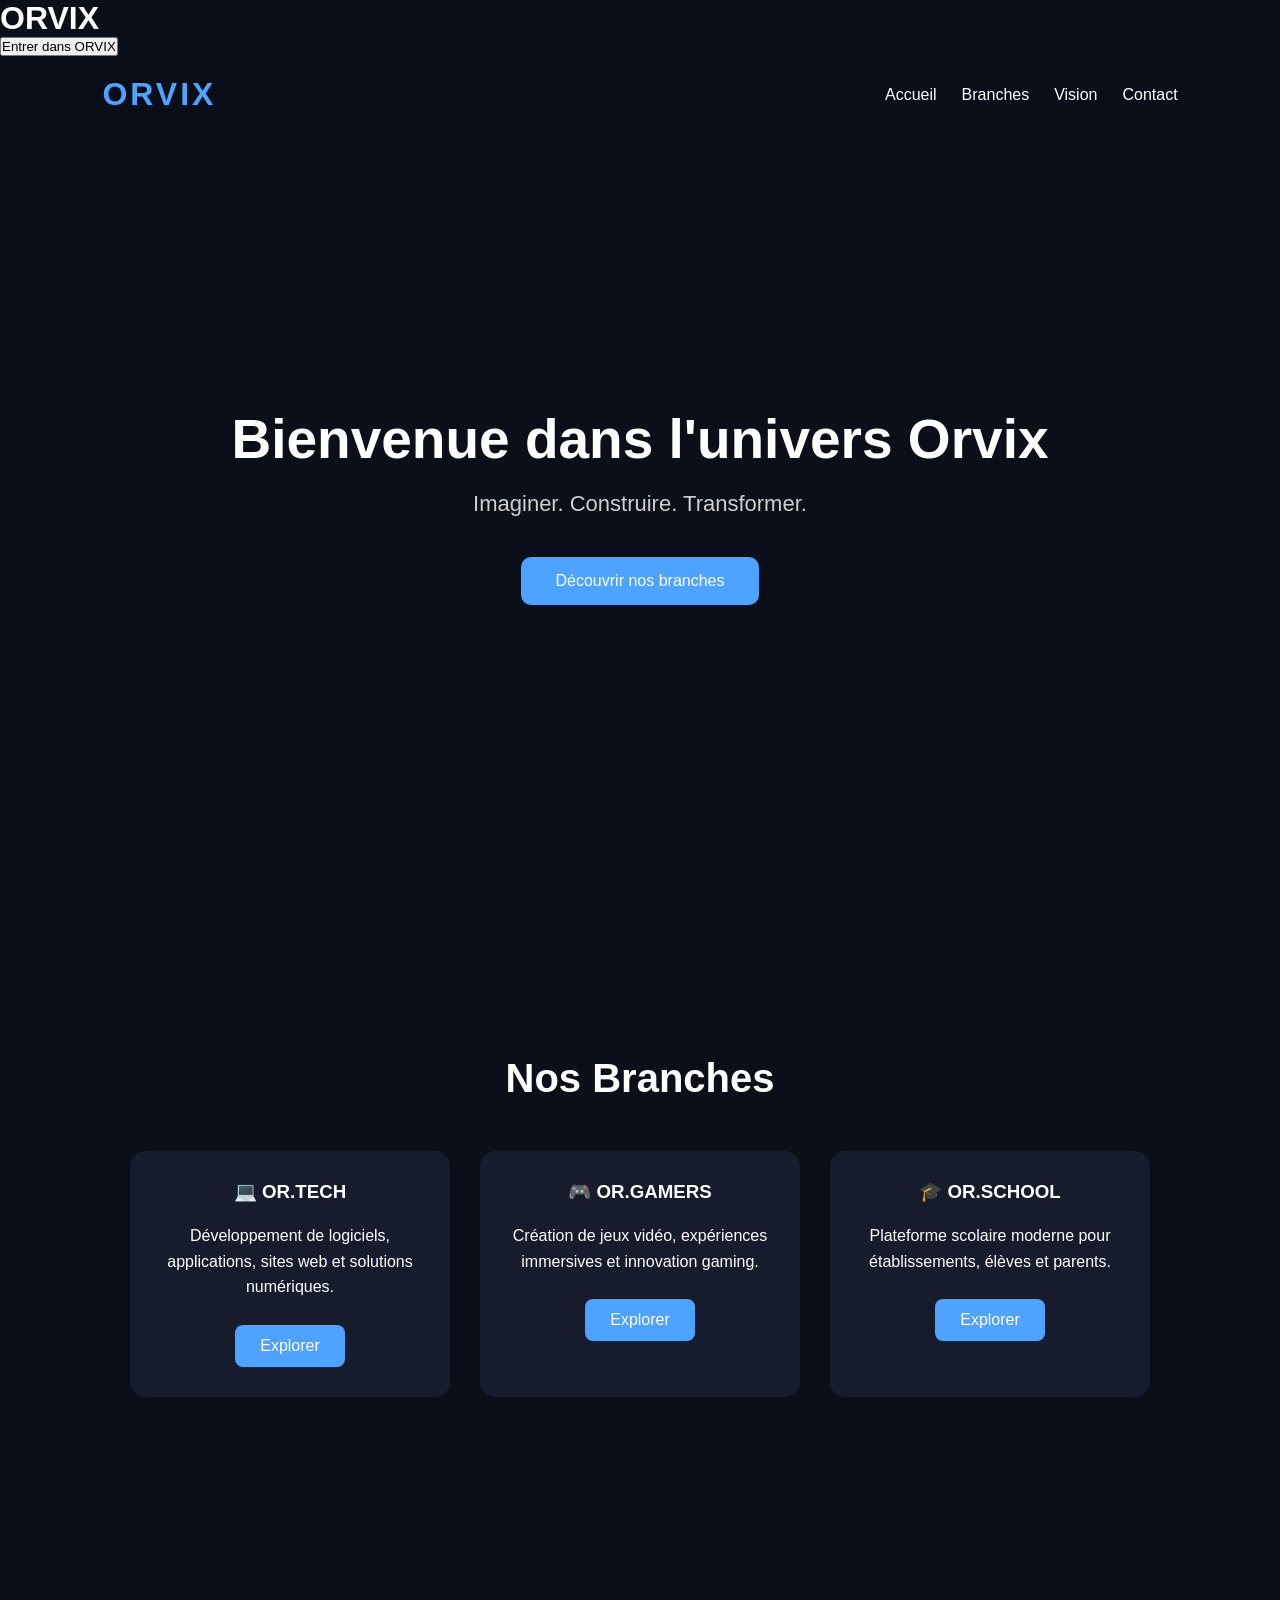
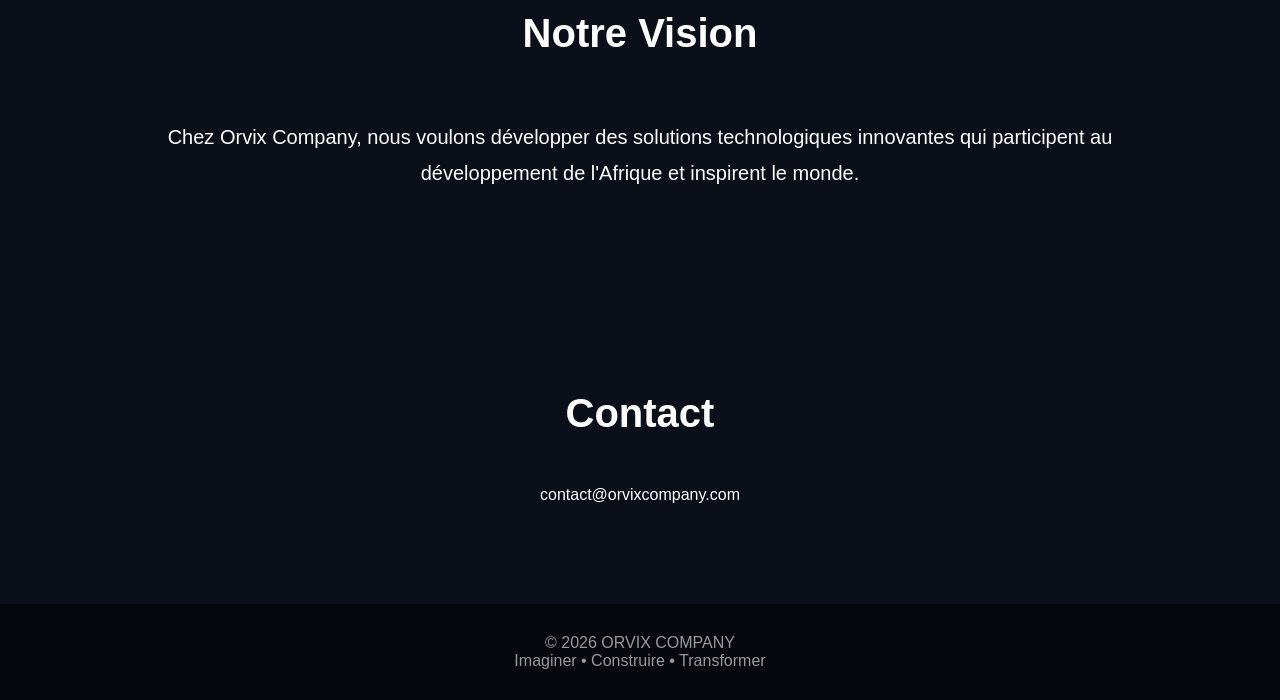
==== index.html @ 48804afc "Rename Index.html to index.html Signed-off-by: cdjeoue-stack <cdjeoue@gmail.com>" ====
<!DOCTYPE html>
<html lang="fr">

<head>
    <meta charset="UTF-8">
    <meta name="viewport" content="width=device-width, initial-scale=1.0">
    <title>ORVIX COMPANY</title>

    <link rel="stylesheet" href="style.css">
</head>

<body>
<!-- Écran d'accueil -->

<div id="intro">

    <h1 id="logo">ORVIX</h1>

    <p id="typing"></p>

    <button id="enter">
        Entrer dans ORVIX
    </button>

</div>
    <!-- Navigation -->
    <header>
        <div class="logo">
            <h1>ORVIX</h1>
        </div>

        <nav>
            <ul>
                <li><a href="#">Accueil</a></li>
                <li><a href="#branches">Branches</a></li>
                <li><a href="#vision">Vision</a></li>
                <li><a href="#contact">Contact</a></li>
            </ul>
        </nav>
    </header>

    <!-- Accueil -->
    <section class="hero">

        <h2>Bienvenue dans l'univers Orvix</h2>

        <p>
            Imaginer. Construire. Transformer.
        </p>

        <a href="#branches" class="btn">
            Découvrir nos branches
        </a>

    </section>

    <!-- Branches -->
    <section id="branches">

        <h2>Nos Branches</h2>

        <div class="cards">

            <div class="card">
                <h3>💻 OR.TECH</h3>

                <p>
                    Développement de logiciels, applications,
                    sites web et solutions numériques.
                </p>

                <a href="pages/tech.html">
                    Explorer
                </a>
            </div>

            <div class="card">

                <h3>🎮 OR.GAMERS</h3>

                <p>
                    Création de jeux vidéo,
                    expériences immersives
                    et innovation gaming.
                </p>

                <a href="pages/gamers.html">
                    Explorer
                </a>

            </div>

            <div class="card">

                <h3>🎓 OR.SCHOOL</h3>

                <p>
                    Plateforme scolaire moderne
                    pour établissements,
                    élèves et parents.
                </p>

                <a href="pages/school.html">
                    Explorer
                </a>

            </div>

        </div>

    </section>

    <!-- Vision -->

    <section id="vision">

        <h2>Notre Vision</h2>

        <p>

            Chez Orvix Company, nous voulons développer
            des solutions technologiques innovantes
            qui participent au développement de l'Afrique
            et inspirent le monde.

        </p>

    </section>

    <!-- Contact -->

    <section id="contact">

        <h2>Contact</h2>

        <p>
            contact@orvixcompany.com
        </p>

    </section>

    <!-- Pied de page -->

    <footer>

        <p>

            © 2026 ORVIX COMPANY

            <br>

            Imaginer • Construire • Transformer

        </p>

    </footer>

    <script src="script.js"></script>

</body>

</html>
---- style.css ----
/* ----------- Réinitialisation ----------- */

*{
    margin:0;
    padding:0;
    box-sizing:border-box;
    font-family:Arial, Helvetica, sans-serif;
}

body{
    background:#0b0f19;
    color:white;
    scroll-behavior:smooth;
}

/* ----------- Navigation ----------- */

header{
    display:flex;
    justify-content:space-between;
    align-items:center;
    padding:20px 8%;
    position:fixed;
    width:100%;
    background:rgba(11,15,25,.95);
    backdrop-filter:blur(10px);
    z-index:1000;
}

.logo h1{
    color:#4da3ff;
    letter-spacing:3px;
}

nav ul{
    list-style:none;
    display:flex;
    gap:25px;
}

nav a{
    color:white;
    text-decoration:none;
    transition:.3s;
}

nav a:hover{
    color:#4da3ff;
}

/* ----------- Accueil ----------- */

.hero{
    height:100vh;
    display:flex;
    flex-direction:column;
    justify-content:center;
    align-items:center;
    text-align:center;
    padding:20px;
}

.hero h2{
    font-size:55px;
    margin-bottom:20px;
}

.hero p{
    font-size:22px;
    margin-bottom:40px;
    color:#cfcfcf;
}

.btn{
    text-decoration:none;
    color:white;
    background:#4da3ff;
    padding:15px 35px;
    border-radius:10px;
    transition:.3s;
}

.btn:hover{
    transform:scale(1.05);
}

/* ----------- Sections ----------- */

section{
    padding:100px 10%;
}

section h2{
    text-align:center;
    margin-bottom:50px;
    font-size:40px;
}

/* ----------- Cartes ----------- */

.cards{
    display:flex;
    justify-content:center;
    gap:30px;
    flex-wrap:wrap;
}

.card{
    background:#161c2c;
    width:320px;
    padding:30px;
    border-radius:15px;
    transition:.4s;
    text-align:center;
}

.card:hover{
    transform:translateY(-10px);
    box-shadow:0 0 25px rgba(77,163,255,.4);
}

.card h3{
    margin-bottom:20px;
}

.card p{
    margin-bottom:25px;
    line-height:1.6;
}

.card a{
    display:inline-block;
    text-decoration:none;
    color:white;
    background:#4da3ff;
    padding:12px 25px;
    border-radius:8px;
}

/* ----------- Vision ----------- */

#vision{
    text-align:center;
    line-height:1.8;
    font-size:20px;
}

/* ----------- Contact ----------- */

#contact{
    text-align:center;
}

/* ----------- Footer ----------- */

footer{
    background:#05070d;
    text-align:center;
    padding:30px;
    color:#999;
}

/* ----------- Responsive ----------- */

@media(max-width:900px){

header{
    flex-direction:column;
}

nav ul{
    margin-top:15px;
    flex-wrap:wrap;
    justify-content:center;
}

.hero h2{
    font-size:38px;
}

.hero p{
    font-size:18px;
}

}
/* Animation d'apparition */

.hidden{

    opacity:0;

    transform:translateY(60px);

    transition:all .8s ease;

}

.show{

    opacity:1;

    transform:translateY(0);

}
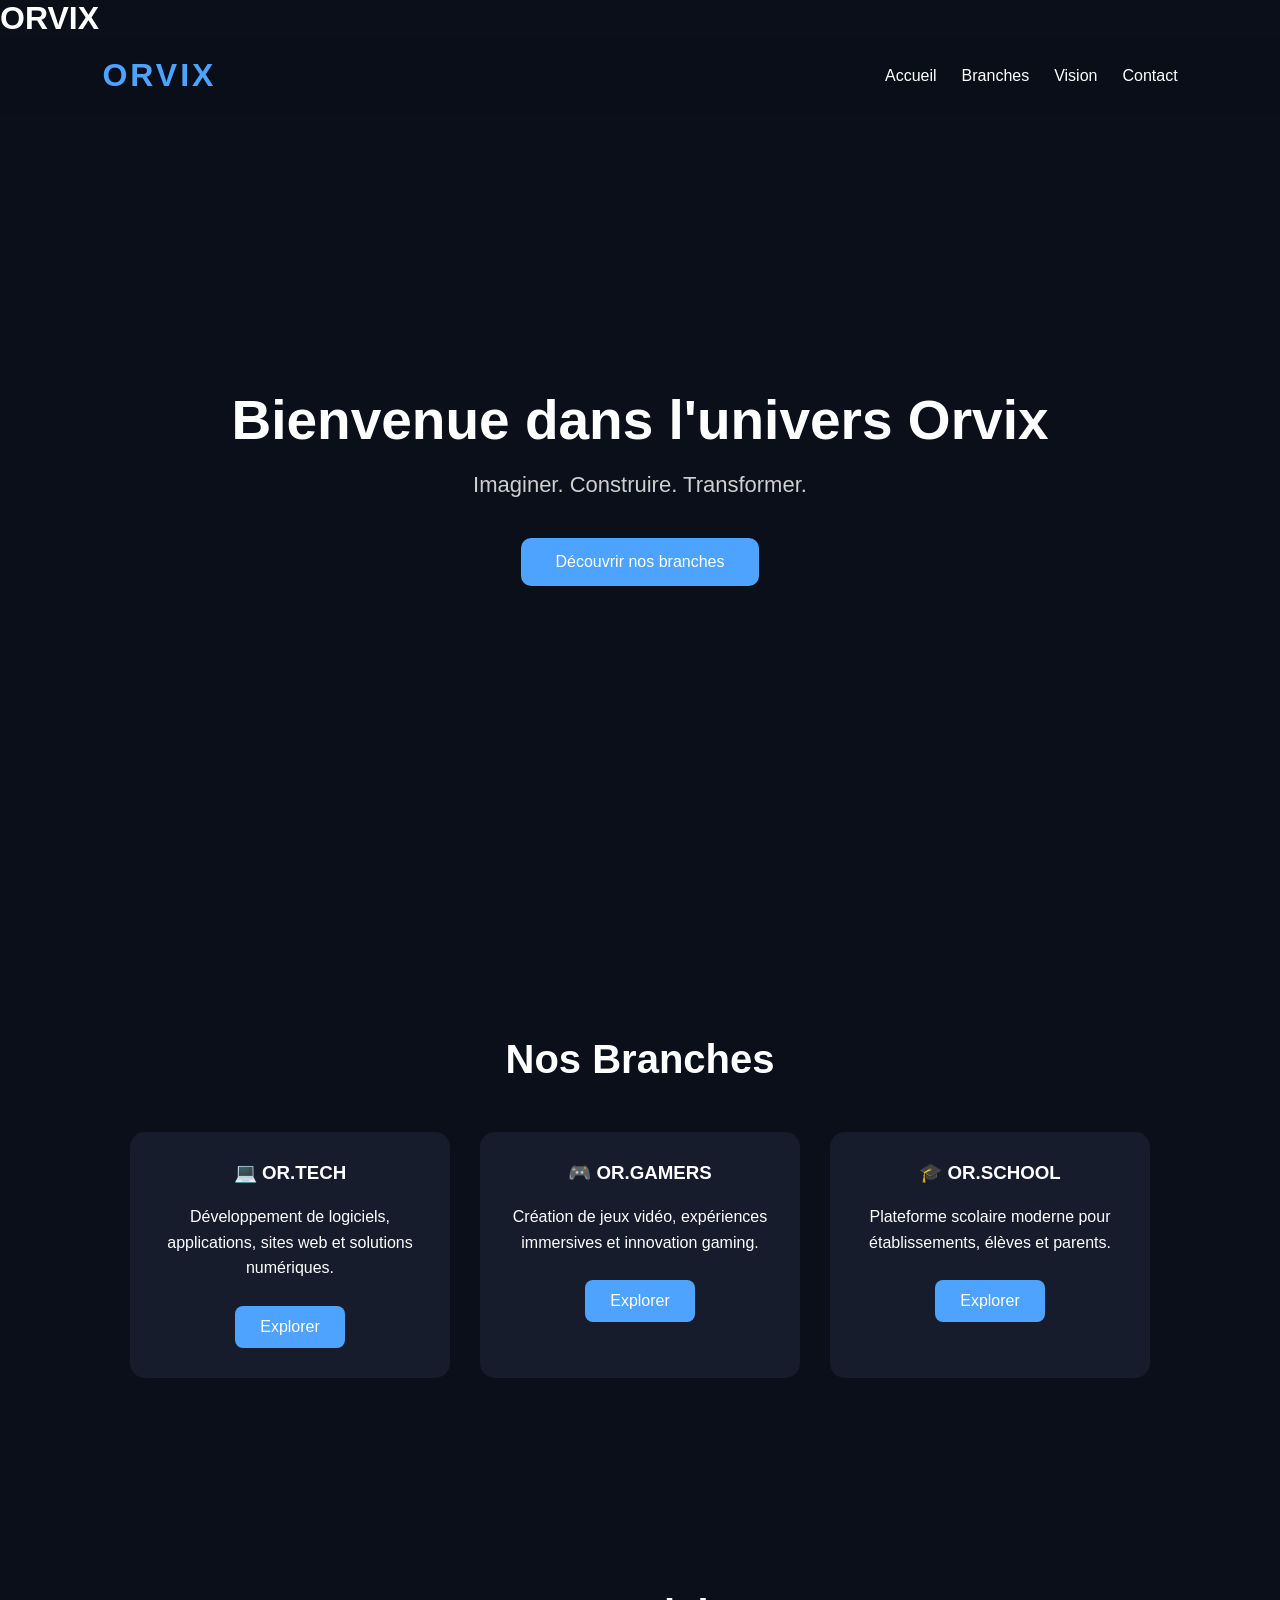
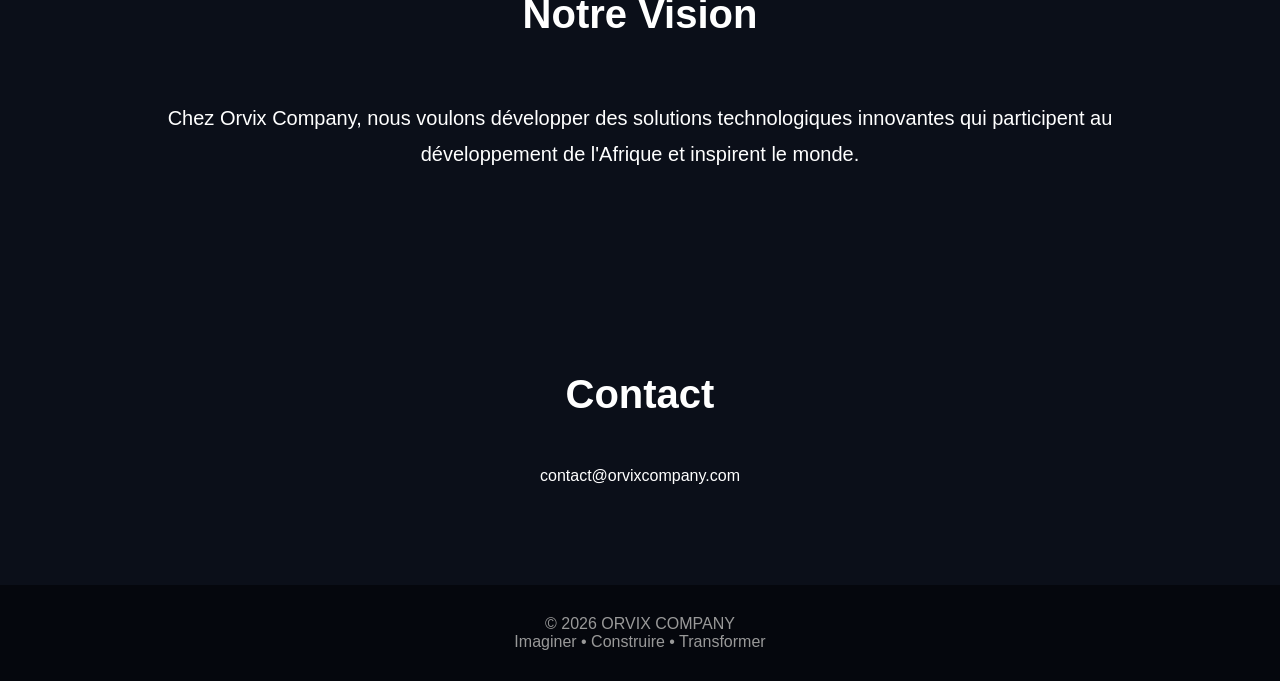
==== commit 73beb2eb: "Update index.html Signed-off-by: cdjeoue-stack <cdjeoue@gmail.com>" ====
--- a/index.html
+++ b/index.html
@@ -17,10 +17,6 @@
     <h1 id="logo">ORVIX</h1>
 
     <p id="typing"></p>
-
-    <button id="enter">
-        Entrer dans ORVIX
-    </button>
 
 </div>
     <!-- Navigation -->
